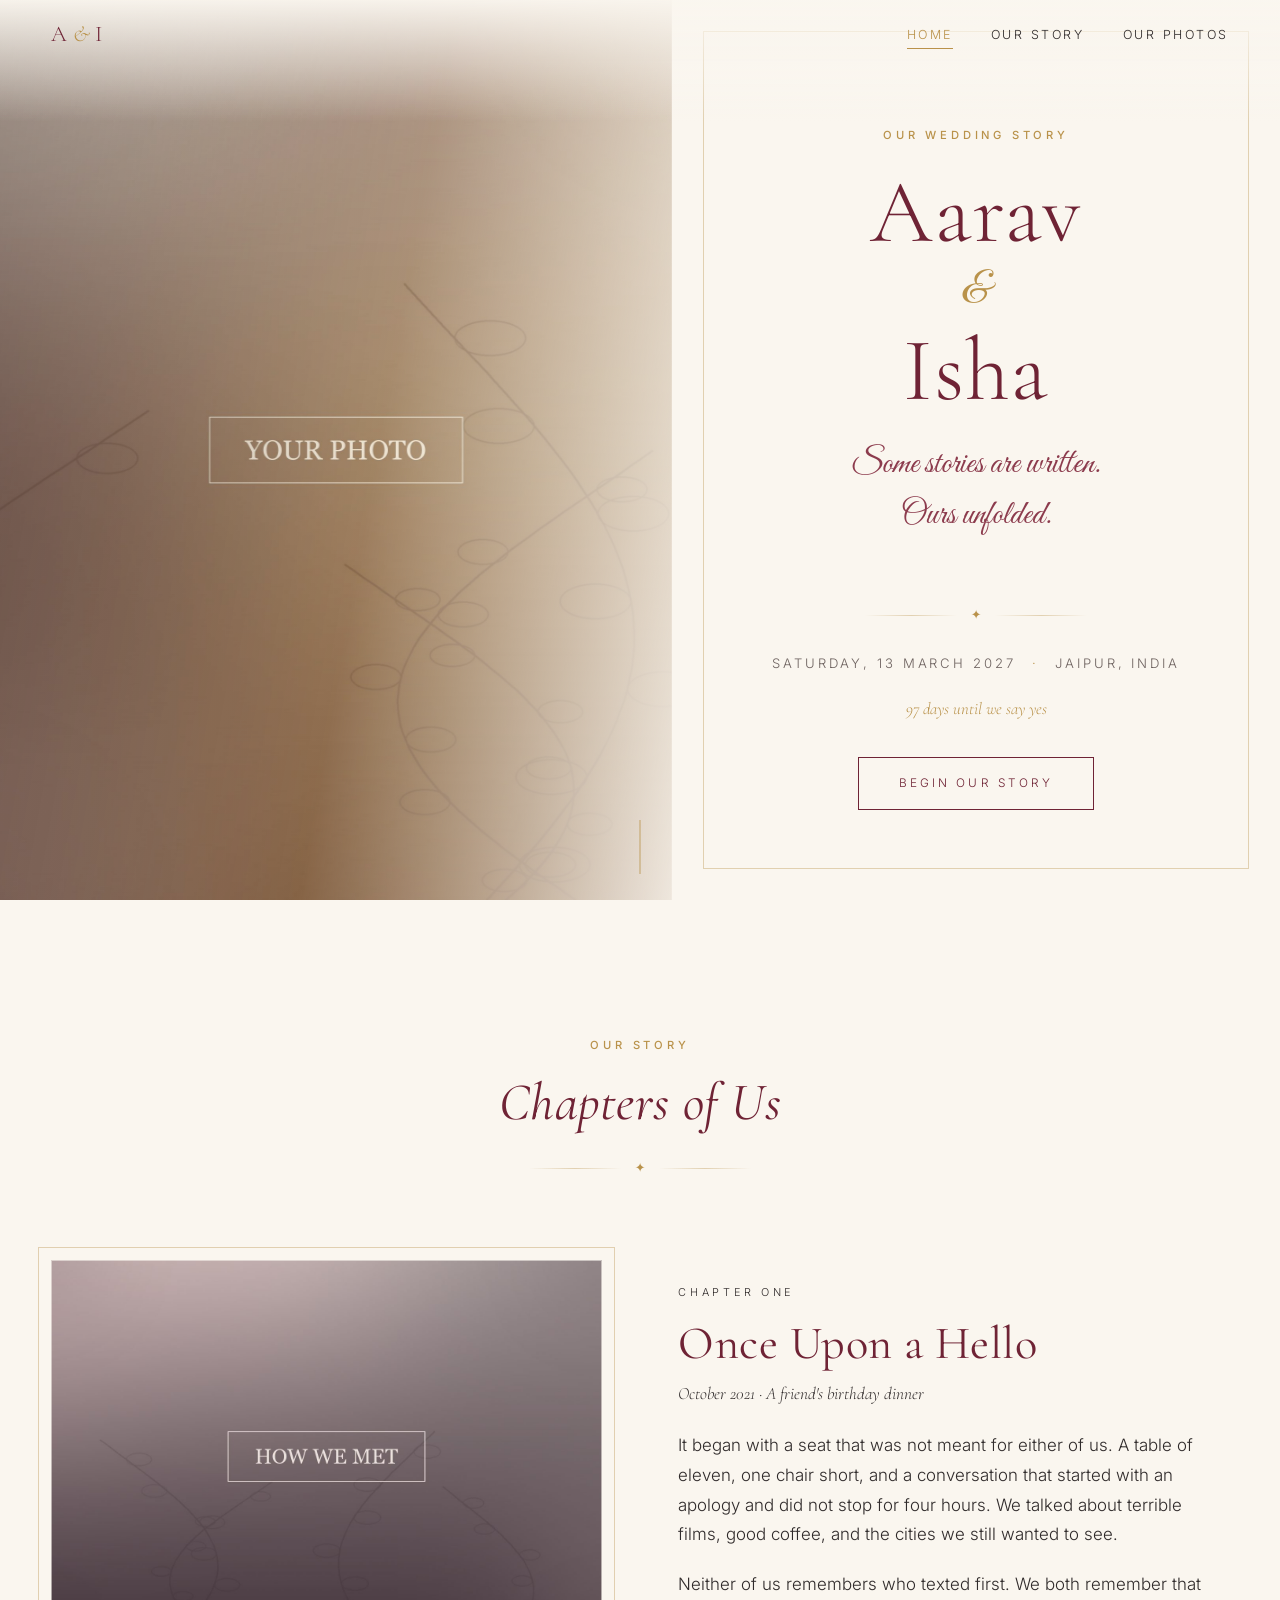
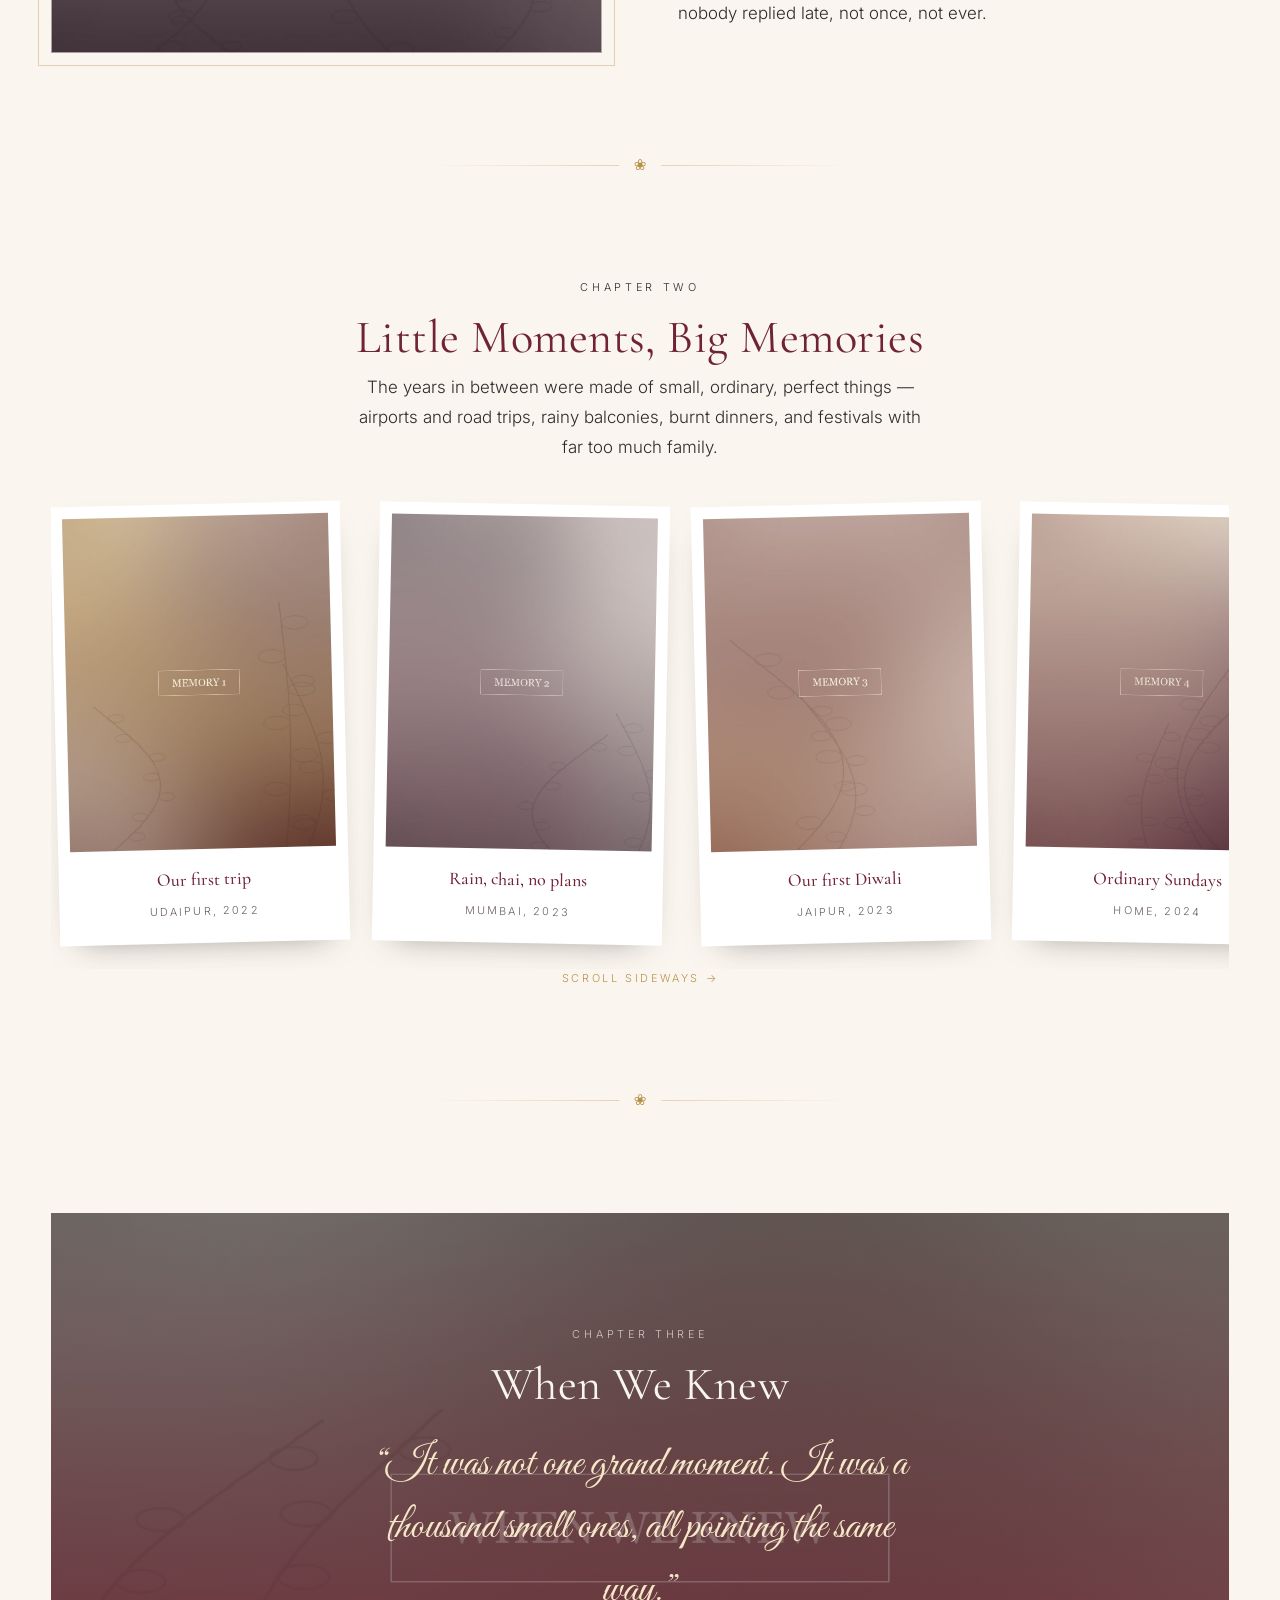
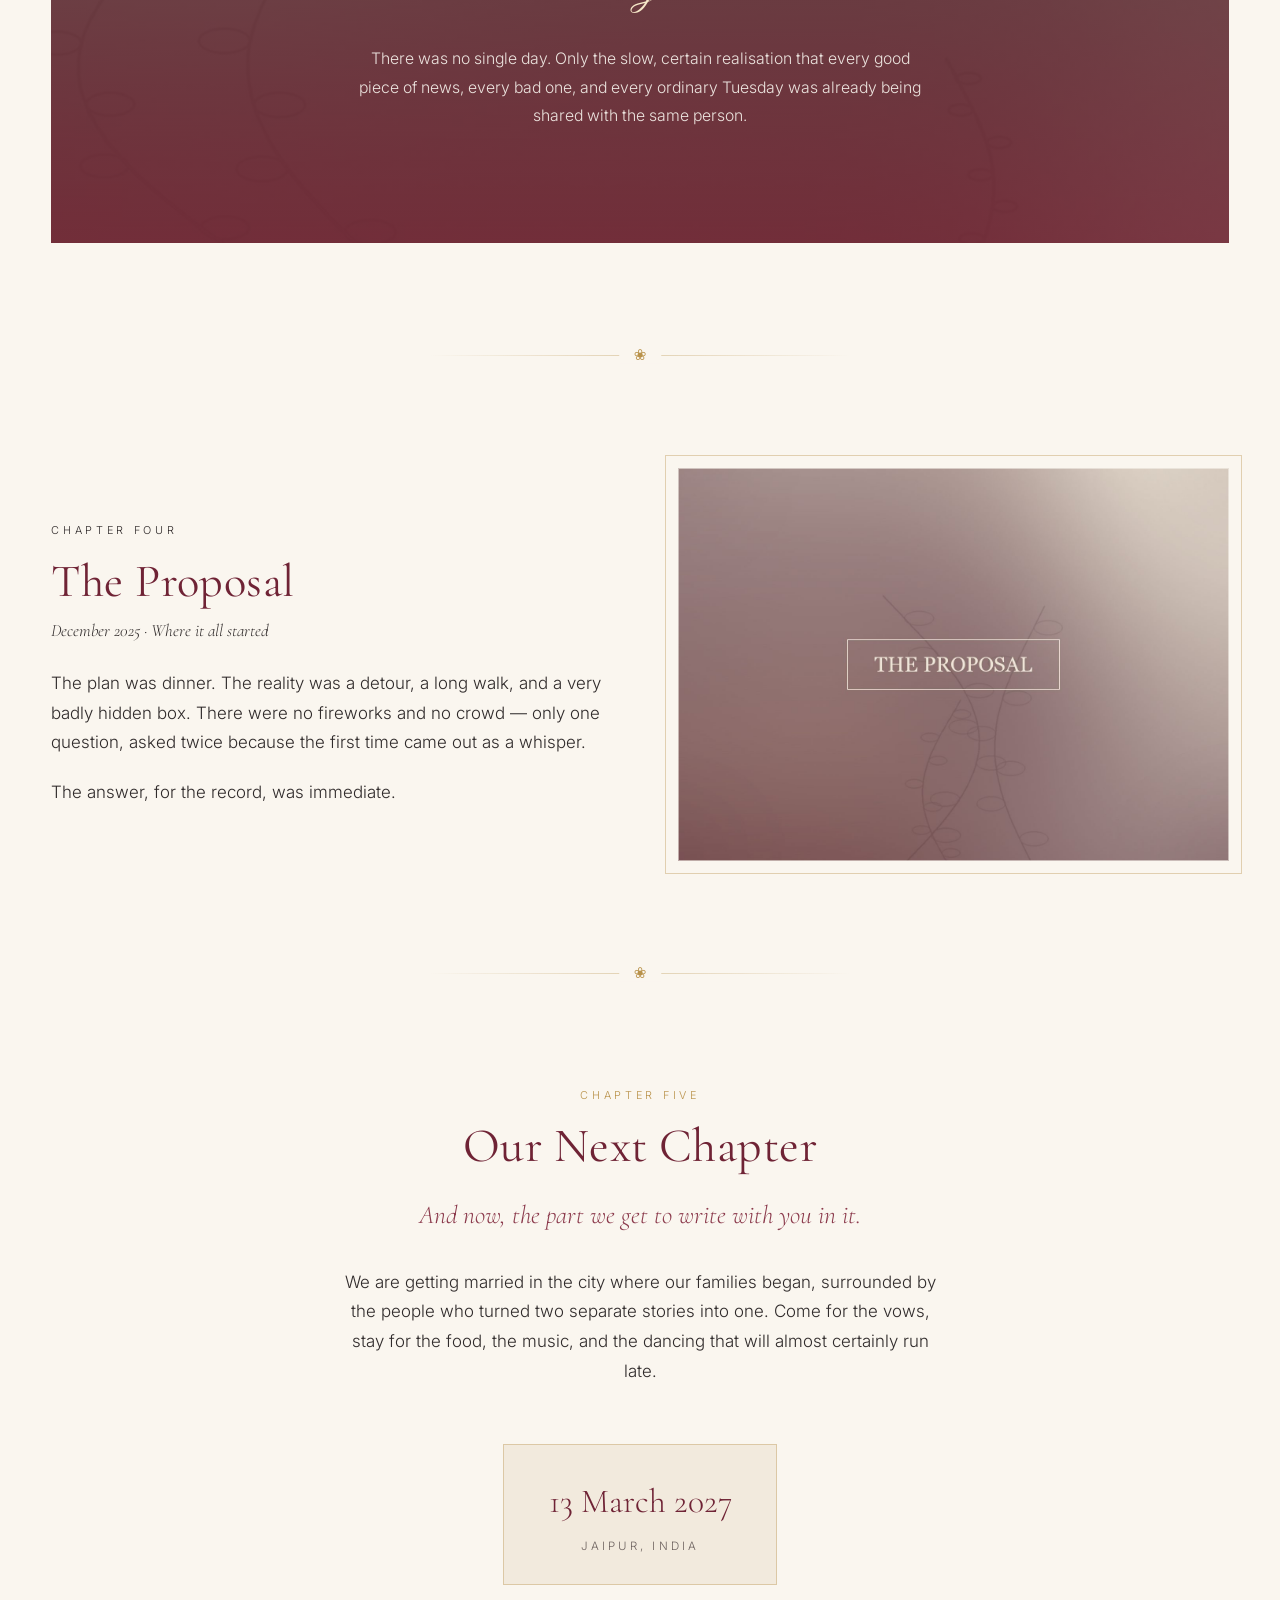
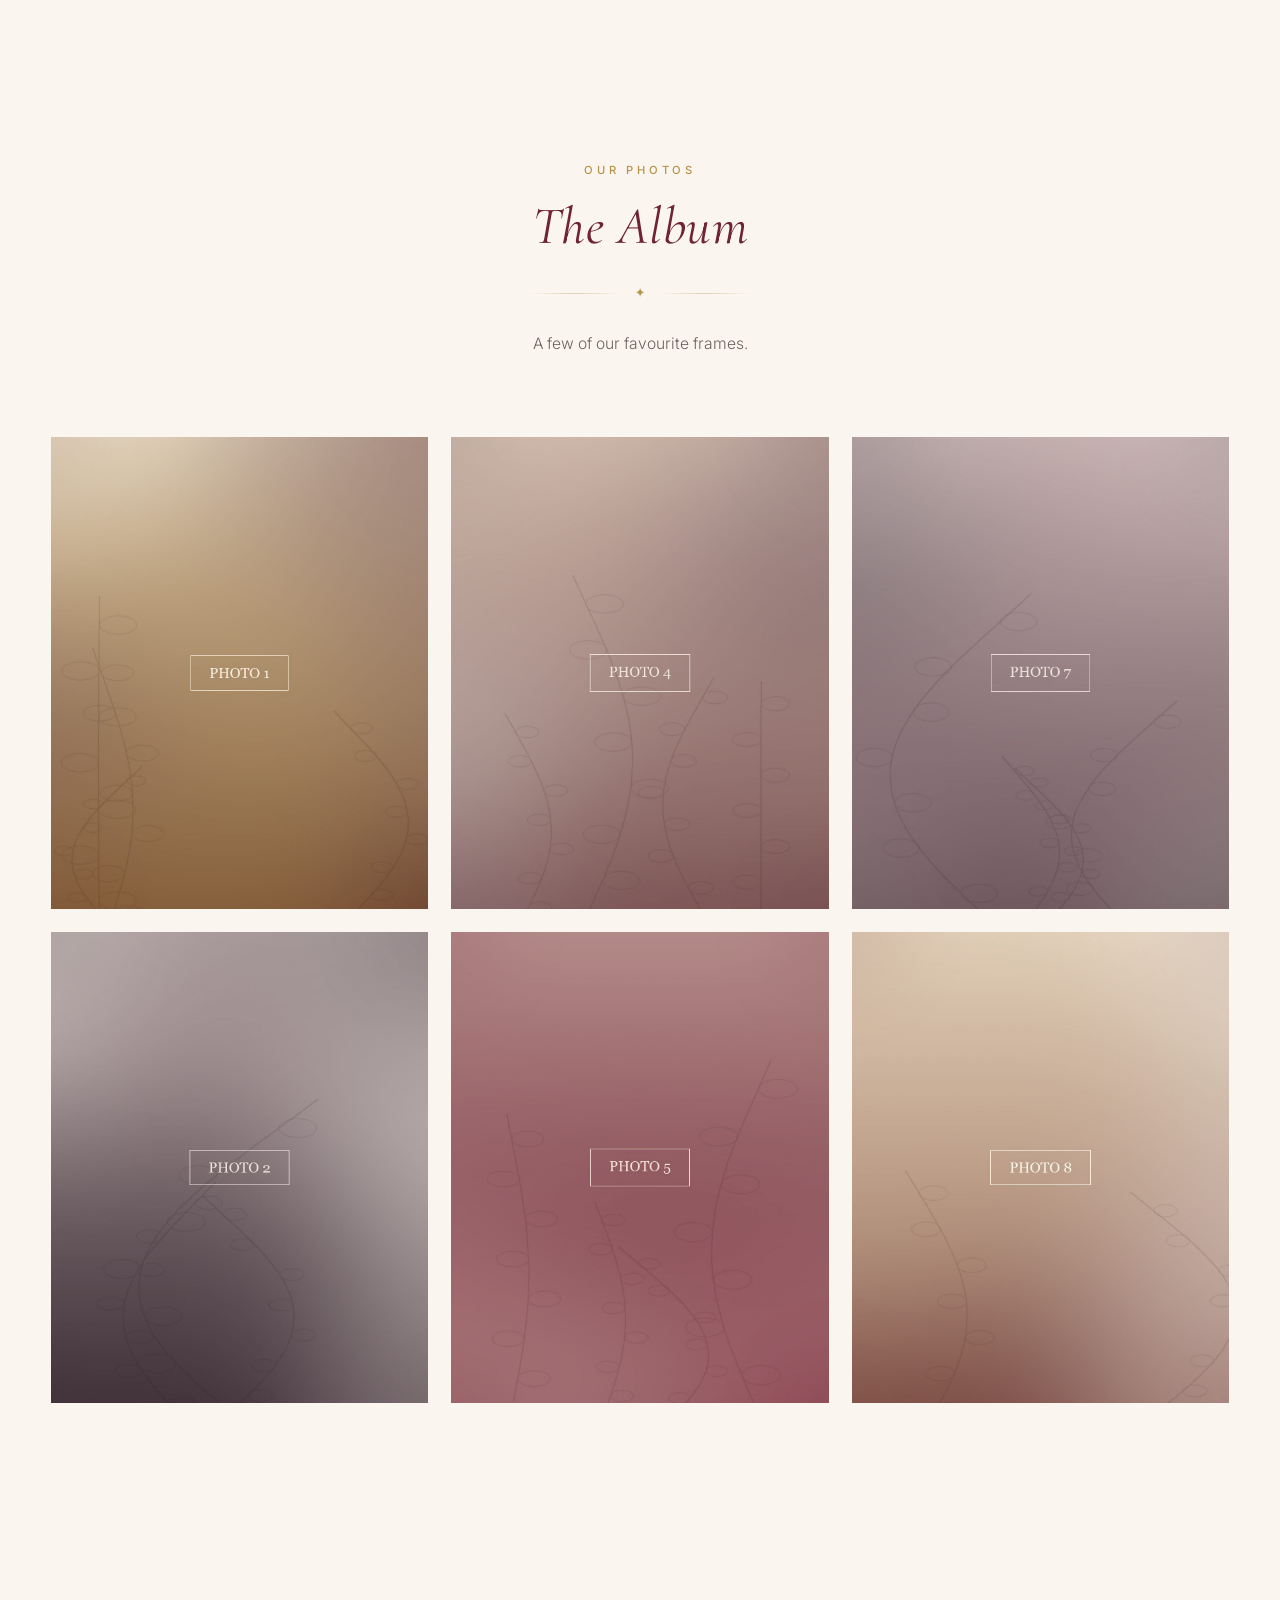
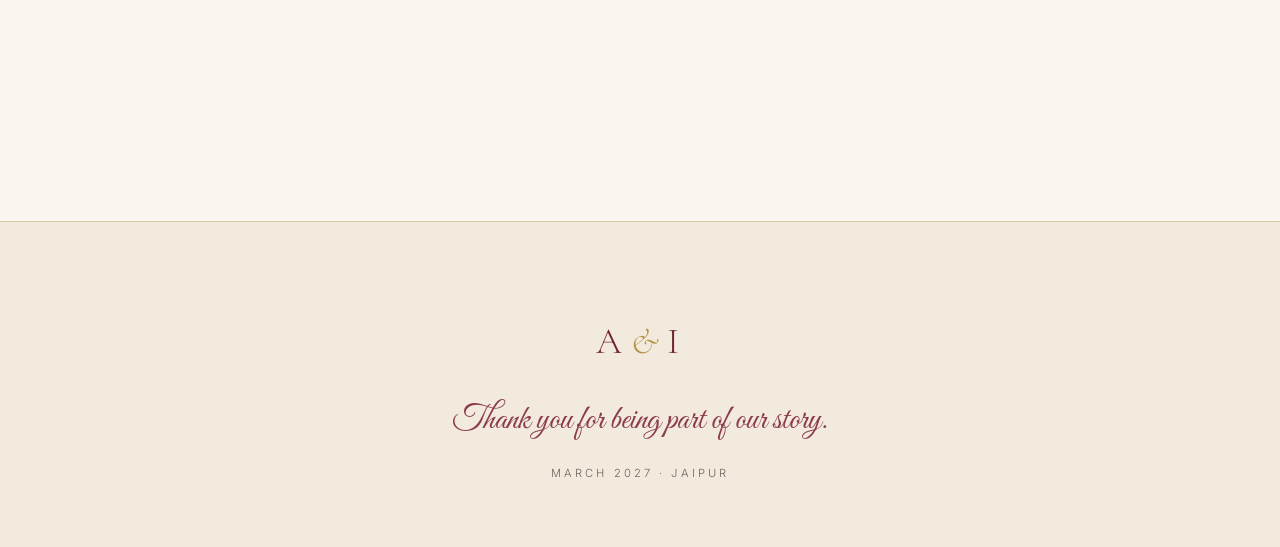
==== index.html @ 3e116669 "Add Chapters of Us wedding story site An original static one-page wedding site with Home, Our Story " ====
<!DOCTYPE html>
<html lang="en">
<head>
<meta charset="utf-8">
<meta name="viewport" content="width=device-width, initial-scale=1">

<!-- ============================================================
     EDIT ME: page title and preview text shown when you share
     the link on WhatsApp, Instagram or email.
     ============================================================ -->
<title>Aarav &amp; Isha &middot; Our Story</title>
<meta name="description" content="Some stories are written. Ours unfolded. Join us as we celebrate our story and the beginning of forever.">

<meta property="og:type" content="website">
<meta property="og:title" content="Aarav &amp; Isha &middot; Our Story">
<meta property="og:description" content="Some stories are written. Ours unfolded. Join us as we celebrate our story and the beginning of forever.">
<meta property="og:image" content="photos/hero.jpg">
<meta name="twitter:card" content="summary_large_image">
<meta name="theme-color" content="#6F2335">

<link rel="icon" href="favicon.svg" type="image/svg+xml">

<link rel="preconnect" href="https://fonts.googleapis.com">
<link rel="preconnect" href="https://fonts.gstatic.com" crossorigin>
<link rel="stylesheet" href="https://fonts.googleapis.com/css2?family=Cormorant+Garamond:ital,wght@0,300;0,400;0,500;0,600;1,300;1,400&family=Inter:wght@300;400;500&family=Great+Vibes&display=swap">

<link rel="stylesheet" href="css/styles.css">
<link rel="preload" as="image" href="photos/hero.jpg">
</head>

<body>

<a class="skip-link" href="#chapter-hello">Skip to our story</a>

<header class="site-nav" id="siteNav">
  <div class="site-nav__inner">
    <a class="monogram" href="#top" aria-label="Back to top">
      <!-- EDIT ME: your initials -->
      A<span>&amp;</span>I
    </a>

    <button class="nav-toggle" id="navToggle" aria-expanded="false" aria-controls="navMenu">
      <span class="nav-toggle__bars" aria-hidden="true"></span>
      <span class="nav-toggle__label">Menu</span>
    </button>

    <nav class="nav-menu" id="navMenu" aria-label="Primary">
      <ul>
        <li><a href="#top" data-nav>Home</a></li>
        <li><a href="#story" data-nav>Our Story</a></li>
        <li><a href="#photos" data-nav>Our Photos</a></li>
      </ul>
    </nav>
  </div>
</header>

<main id="top">

  <!-- ===================== THE COVER ===================== -->
  <section class="cover" aria-labelledby="coverHeading">
    <div class="cover__media">
      <img src="photos/hero.jpg" alt="Aarav and Isha together on the evening of their engagement" fetchpriority="high" width="1600" height="2000">
    </div>

    <div class="cover__panel">
      <p class="eyebrow">Our wedding story</p>

      <h1 class="cover__names" id="coverHeading">
        <!-- EDIT ME: your names -->
        <span class="name">Aarav</span>
        <span class="amp">&amp;</span>
        <span class="name">Isha</span>
      </h1>

      <p class="cover__line script">Some stories are written.<br>Ours unfolded.</p>

      <div class="rule" aria-hidden="true"><span></span>&#10022;<span></span></div>

      <!-- EDIT ME: date + city -->
      <p class="cover__meta">
        <time datetime="2027-03-13">Saturday, 13 March 2027</time>
        <span class="dot" aria-hidden="true">&middot;</span>
        Jaipur, India
      </p>

      <!-- EDIT ME: set data-date to your wedding date (YYYY-MM-DD) -->
      <p class="countdown" id="countdown" data-date="2027-03-13" hidden></p>

      <a class="btn" href="#chapter-hello">Begin our story</a>
    </div>

    <a class="scroll-cue" href="#chapter-hello" aria-hidden="true" tabindex="-1">
      <span></span>
    </a>
  </section>

  <!-- ===================== OUR STORY ===================== -->
  <div id="story" class="anchor-offset"></div>

  <section class="chapters" aria-labelledby="storyHeading">

    <header class="section-head reveal">
      <p class="eyebrow">Our story</p>
      <h2 id="storyHeading">Chapters of Us</h2>
      <div class="rule" aria-hidden="true"><span></span>&#10022;<span></span></div>
    </header>

    <!-- -------- CHAPTER ONE -------- -->
    <article class="chapter" id="chapter-hello">
      <figure class="chapter__media reveal">
        <img src="photos/chapter-hello.jpg" alt="A candid photograph from the day we first met" loading="lazy" width="1400" height="1000">
      </figure>

      <div class="chapter__text reveal">
        <p class="chapter__no">Chapter One</p>
        <h3>Once Upon a Hello</h3>
        <p class="chapter__when">October 2021 &middot; A friend's birthday dinner</p>
        <!-- EDIT ME -->
        <p>It began with a seat that was not meant for either of us. A table of eleven, one chair short, and a conversation that started with an apology and did not stop for four hours. We talked about terrible films, good coffee, and the cities we still wanted to see.</p>
        <p>Neither of us remembers who texted first. We both remember that nobody replied late, not once, not ever.</p>
      </div>
    </article>

    <div class="divider" aria-hidden="true"></div>

    <!-- -------- CHAPTER TWO: FILM STRIP -------- -->
    <article class="chapter chapter--wide" id="chapter-moments">
      <div class="chapter__text chapter__text--center reveal">
        <p class="chapter__no">Chapter Two</p>
        <h3>Little Moments, Big Memories</h3>
        <!-- EDIT ME -->
        <p>The years in between were made of small, ordinary, perfect things &mdash; airports and road trips, rainy balconies, burnt dinners, and festivals with far too much family.</p>
      </div>

      <div class="filmstrip reveal" role="group" aria-label="Memories from the years in between">
        <!-- EDIT ME: swap the photos and captions below -->
        <figure class="filmstrip__item">
          <img src="photos/moments-01.jpg" alt="Our first trip together" loading="lazy" width="900" height="1100">
          <figcaption><strong>Our first trip</strong><span>Udaipur, 2022</span></figcaption>
        </figure>
        <figure class="filmstrip__item">
          <img src="photos/moments-02.jpg" alt="A rainy evening on the balcony" loading="lazy" width="900" height="1100">
          <figcaption><strong>Rain, chai, no plans</strong><span>Mumbai, 2023</span></figcaption>
        </figure>
        <figure class="filmstrip__item">
          <img src="photos/moments-03.jpg" alt="Celebrating Diwali with our families" loading="lazy" width="900" height="1100">
          <figcaption><strong>Our first Diwali</strong><span>Jaipur, 2023</span></figcaption>
        </figure>
        <figure class="filmstrip__item">
          <img src="photos/moments-04.jpg" alt="A quiet morning at home" loading="lazy" width="900" height="1100">
          <figcaption><strong>Ordinary Sundays</strong><span>Home, 2024</span></figcaption>
        </figure>
      </div>

      <p class="filmstrip__hint" aria-hidden="true">Scroll sideways &rarr;</p>
    </article>

    <div class="divider" aria-hidden="true"></div>

    <!-- -------- CHAPTER THREE: QUOTE -------- -->
    <article class="chapter chapter--quote reveal" id="chapter-knew">
      <div class="quote__media">
        <img src="photos/chapter-knew.jpg" alt="The two of us on a quiet evening together" loading="lazy" width="1600" height="900">
      </div>
      <blockquote class="quote__text">
        <p class="chapter__no">Chapter Three</p>
        <h3>When We Knew</h3>
        <!-- EDIT ME -->
        <p class="script">&ldquo;It was not one grand moment. It was a thousand small ones, all pointing the same way.&rdquo;</p>
        <footer>There was no single day. Only the slow, certain realisation that every good piece of news, every bad one, and every ordinary Tuesday was already being shared with the same person.</footer>
      </blockquote>
    </article>

    <div class="divider" aria-hidden="true"></div>

    <!-- -------- CHAPTER FOUR -------- -->
    <article class="chapter chapter--reverse" id="chapter-proposal">
      <figure class="chapter__media reveal">
        <img src="photos/chapter-proposal.jpg" alt="The moment just after the proposal" loading="lazy" width="1400" height="1000">
      </figure>

      <div class="chapter__text reveal">
        <p class="chapter__no">Chapter Four</p>
        <h3>The Proposal</h3>
        <p class="chapter__when">December 2025 &middot; Where it all started</p>
        <!-- EDIT ME -->
        <p>The plan was dinner. The reality was a detour, a long walk, and a very badly hidden box. There were no fireworks and no crowd &mdash; only one question, asked twice because the first time came out as a whisper.</p>
        <p>The answer, for the record, was immediate.</p>
      </div>
    </article>

    <div class="divider" aria-hidden="true"></div>

    <!-- -------- CHAPTER FIVE -------- -->
    <article class="chapter chapter--final reveal" id="chapter-next">
      <p class="chapter__no">Chapter Five</p>
      <h3>Our Next Chapter</h3>
      <!-- EDIT ME -->
      <p class="lede">And now, the part we get to write with you in it.</p>
      <p>We are getting married in the city where our families began, surrounded by the people who turned two separate stories into one. Come for the vows, stay for the food, the music, and the dancing that will almost certainly run late.</p>

      <div class="save-date">
        <!-- EDIT ME -->
        <p class="save-date__day"><time datetime="2027-03-13">13 March 2027</time></p>
        <p class="save-date__place">Jaipur, India</p>
      </div>
    </article>

  </section>

  <!-- ===================== OUR PHOTOS ===================== -->
  <div id="photos" class="anchor-offset"></div>

  <section class="gallery-section" aria-labelledby="photosHeading">
    <header class="section-head reveal">
      <p class="eyebrow">Our photos</p>
      <h2 id="photosHeading">The Album</h2>
      <div class="rule" aria-hidden="true"><span></span>&#10022;<span></span></div>
      <p class="section-head__note">A few of our favourite frames.</p>
    </header>

    <!-- Photos are listed in content/site-content.js so you can add or
         remove them without touching this file. -->
    <div class="gallery" id="gallery"></div>

    <noscript>
      <p class="noscript-note">Our photo album needs JavaScript enabled. All of the images also live in the <code>photos</code> folder of this site.</p>
    </noscript>
  </section>

  <!-- ===================== LIGHTBOX ===================== -->
  <div class="lightbox" id="lightbox" role="dialog" aria-modal="true" aria-label="Photo viewer" hidden>
    <button class="lightbox__close" id="lbClose" aria-label="Close photo viewer">&times;</button>
    <button class="lightbox__nav lightbox__nav--prev" id="lbPrev" aria-label="Previous photo">&#8249;</button>
    <figure class="lightbox__figure">
      <img id="lbImage" alt="">
      <figcaption id="lbCaption"></figcaption>
    </figure>
    <button class="lightbox__nav lightbox__nav--next" id="lbNext" aria-label="Next photo">&#8250;</button>
  </div>

</main>

<footer class="site-footer">
  <div class="monogram monogram--large" aria-hidden="true">A<span>&amp;</span>I</div>
  <!-- EDIT ME -->
  <p class="script footer__thanks">Thank you for being part of our story.</p>
  <p class="footer__meta">March 2027 &middot; Jaipur</p>
</footer>

<script src="content/site-content.js"></script>
<script src="js/site.js"></script>
</body>
</html>
---- css/styles.css ----
/* ============================================================
   Chapters of Us - wedding story site
   Palette, type and layout live here.
   ============================================================ */

:root {
  --ivory:      #FAF6EF;
  --ivory-deep: #F2EADD;
  --wine:       #6F2335;
  --wine-soft:  #8C3B4D;
  --rose:       #C98F91;
  --gold:       #B9924A;
  --charcoal:   #302B2B;
  --muted:      #6E6360;
  --line:       rgba(185, 146, 74, .38);

  --serif:  "Cormorant Garamond", Georgia, "Times New Roman", serif;
  --sans:   "Inter", "Segoe UI", system-ui, -apple-system, sans-serif;
  --script: "Great Vibes", "Cormorant Garamond", cursive;

  --nav-h: 68px;
  --page:  min(1180px, 92vw);
  --ease:  cubic-bezier(.22, .61, .36, 1);
}

*, *::before, *::after { box-sizing: border-box; }

html {
  scroll-behavior: smooth;
  scroll-padding-top: var(--nav-h);
  -webkit-text-size-adjust: 100%;
}

body {
  margin: 0;
  background: var(--ivory);
  color: var(--charcoal);
  font-family: var(--sans);
  font-size: 1.0625rem;
  font-weight: 300;
  line-height: 1.75;
  overflow-x: hidden;
}

/* Soft paper texture, kept as pure CSS so there is nothing to download. */
body::before {
  content: "";
  position: fixed;
  inset: 0;
  pointer-events: none;
  z-index: 0;
  opacity: .5;
  background:
    radial-gradient(circle at 18% 12%, rgba(201, 143, 145, .10), transparent 42%),
    radial-gradient(circle at 84% 78%, rgba(185, 146, 74, .10), transparent 46%);
}

img { max-width: 100%; height: auto; display: block; }

h1, h2, h3 {
  font-family: var(--serif);
  font-weight: 400;
  line-height: 1.14;
  margin: 0;
  color: var(--wine);
  letter-spacing: .01em;
}

p { margin: 0 0 1.15em; }
p:last-child { margin-bottom: 0; }

a { color: var(--wine); }

:focus-visible {
  outline: 2px solid var(--wine);
  outline-offset: 3px;
  border-radius: 2px;
}

.script { font-family: var(--script); font-weight: 400; }

.eyebrow {
  font-family: var(--sans);
  font-size: .7rem;
  font-weight: 500;
  letter-spacing: .34em;
  text-transform: uppercase;
  color: var(--gold);
  margin-bottom: 1rem;
}

.skip-link {
  position: absolute;
  left: -9999px;
  top: 0;
  z-index: 200;
  background: var(--wine);
  color: var(--ivory);
  padding: .8rem 1.4rem;
  font-size: .9rem;
  text-decoration: none;
}
.skip-link:focus { left: 1rem; top: 1rem; }

.anchor-offset {
  position: relative;
  top: calc(var(--nav-h) * -1);
  height: 0;
}

/* ---------- ornamental rule ---------- */
.rule {
  display: flex;
  align-items: center;
  justify-content: center;
  gap: .85rem;
  color: var(--gold);
  font-size: .8rem;
  margin: 1.6rem 0;
}
.rule span {
  display: block;
  height: 1px;
  width: clamp(40px, 9vw, 92px);
  background: linear-gradient(90deg, transparent, var(--line), transparent);
}

/* ---------- navigation ---------- */
.site-nav {
  position: fixed;
  inset: 0 0 auto 0;
  z-index: 100;
  height: var(--nav-h);
  display: flex;
  align-items: center;
  transition: background .4s var(--ease), box-shadow .4s var(--ease);
}
.site-nav.is-solid {
  background: rgba(250, 246, 239, .93);
  backdrop-filter: blur(10px);
  box-shadow: 0 1px 0 var(--line);
}

/* Soft scrim so the navigation stays legible over the cover photo
   as well as over the pale cover panel. */
.site-nav::before {
  content: "";
  position: absolute;
  inset: 0 0 auto 0;
  height: calc(var(--nav-h) * 1.8);
  background: linear-gradient(rgba(250, 246, 239, .96), rgba(250, 246, 239, 0));
  pointer-events: none;
  transition: opacity .4s var(--ease);
}
.site-nav.is-solid::before { opacity: 0; }

.site-nav__inner {
  position: relative;
  width: var(--page);
  margin-inline: auto;
  display: flex;
  align-items: center;
  justify-content: space-between;
  gap: 1rem;
}

.monogram {
  font-family: var(--serif);
  font-size: 1.4rem;
  letter-spacing: .12em;
  color: var(--wine);
  text-decoration: none;
  white-space: nowrap;
}
.monogram span { color: var(--gold); margin: 0 .12em; font-style: italic; }
.monogram--large { font-size: 2.3rem; }

.nav-menu ul {
  display: flex;
  gap: clamp(1.2rem, 3vw, 2.6rem);
  list-style: none;
  margin: 0;
  padding: 0;
}
.nav-menu a {
  position: relative;
  color: var(--charcoal);
  text-decoration: none;
  font-size: .78rem;
  letter-spacing: .2em;
  text-transform: uppercase;
  padding: .45rem 0;
  transition: color .3s var(--ease);
}
.nav-menu a::after {
  content: "";
  position: absolute;
  left: 0; right: 0; bottom: 0;
  height: 1px;
  background: currentColor;
  transform: scaleX(0);
  transform-origin: left;
  transition: transform .35s var(--ease);
}
.nav-menu a:hover::after,
.nav-menu a.is-active::after { transform: scaleX(1); }
.nav-menu a.is-active { color: var(--gold); }

.nav-toggle {
  display: none;
  align-items: center;
  gap: .55rem;
  background: none;
  border: 0;
  color: var(--charcoal);
  font-family: var(--sans);
  font-size: .72rem;
  letter-spacing: .22em;
  text-transform: uppercase;
  cursor: pointer;
  padding: .5rem 0;
}
.nav-toggle__bars,
.nav-toggle__bars::before,
.nav-toggle__bars::after {
  display: block;
  width: 22px;
  height: 1px;
  background: currentColor;
  transition: transform .3s var(--ease), opacity .3s var(--ease);
}
.nav-toggle__bars { position: relative; }
.nav-toggle__bars::before,
.nav-toggle__bars::after { content: ""; position: absolute; left: 0; }
.nav-toggle__bars::before { top: -7px; }
.nav-toggle__bars::after  { top:  7px; }
.nav-toggle[aria-expanded="true"] .nav-toggle__bars { transform: rotate(45deg); }
.nav-toggle[aria-expanded="true"] .nav-toggle__bars::before { opacity: 0; }
.nav-toggle[aria-expanded="true"] .nav-toggle__bars::after { transform: rotate(-90deg) translateX(7px); }

/* ---------- cover ---------- */
.cover {
  position: relative;
  z-index: 1;
  min-height: 100svh;
  display: grid;
  grid-template-columns: 1.05fr .95fr;
  align-items: stretch;
}

.cover__media { position: relative; overflow: hidden; }
.cover__media img {
  width: 100%;
  height: 100%;
  object-fit: cover;
  object-position: center 35%;
  animation: slowZoom 18s var(--ease) forwards;
}
.cover__media::after {
  content: "";
  position: absolute;
  inset: 0;
  background: linear-gradient(100deg, rgba(48, 43, 43, .32) 0%, rgba(48, 43, 43, .05) 55%, rgba(250, 246, 239, .9) 100%);
}

@keyframes slowZoom {
  from { transform: scale(1.08); }
  to   { transform: scale(1); }
}

.cover__panel {
  position: relative;
  display: flex;
  flex-direction: column;
  justify-content: center;
  align-items: center;
  text-align: center;
  padding: calc(var(--nav-h) + 3rem) clamp(1.5rem, 5vw, 4.5rem) 5rem;
  background: var(--ivory);
}
.cover__panel::before {
  content: "";
  position: absolute;
  inset: clamp(1.1rem, 2.4vw, 2.2rem);
  border: 1px solid var(--line);
  pointer-events: none;
}

.cover__names {
  font-size: clamp(2.9rem, 7.4vw, 5.6rem);
  font-weight: 300;
  display: flex;
  flex-direction: column;
  align-items: center;
  gap: .06em;
}
.cover__names .amp {
  font-family: var(--script);
  font-size: .5em;
  color: var(--gold);
  line-height: 1;
}

.cover__line {
  font-size: clamp(1.45rem, 3vw, 2.1rem);
  color: var(--wine-soft);
  line-height: 1.5;
  margin-top: 1.1rem;
}

.cover__meta {
  font-size: .82rem;
  letter-spacing: .22em;
  text-transform: uppercase;
  color: var(--muted);
}
.cover__meta .dot { margin: 0 .6rem; color: var(--gold); }

.countdown {
  font-family: var(--serif);
  font-size: 1.05rem;
  font-style: italic;
  color: var(--gold);
  margin: .2rem 0 0;
}

.btn {
  display: inline-block;
  margin-top: 2.1rem;
  padding: .95rem 2.5rem;
  border: 1px solid var(--wine);
  color: var(--wine);
  background: transparent;
  font-size: .74rem;
  letter-spacing: .26em;
  text-transform: uppercase;
  text-decoration: none;
  position: relative;
  z-index: 0;
  overflow: hidden;
  transition: color .4s var(--ease);
}
.btn::after {
  content: "";
  position: absolute;
  inset: 0;
  background: var(--wine);
  transform: scaleX(0);
  transform-origin: left;
  transition: transform .4s var(--ease);
  z-index: -1;
}
.btn:hover { color: var(--ivory); }
.btn:hover::after { transform: scaleX(1); }

.scroll-cue {
  position: absolute;
  bottom: 1.6rem;
  left: 50%;
  transform: translateX(-50%);
  width: 1px;
  height: 54px;
  background: var(--line);
  overflow: hidden;
}
.scroll-cue span {
  position: absolute;
  inset: 0;
  background: var(--gold);
  animation: trickle 2.4s var(--ease) infinite;
}
@keyframes trickle {
  0%   { transform: translateY(-100%); }
  100% { transform: translateY(100%); }
}

/* ---------- section heads ---------- */
.section-head {
  text-align: center;
  max-width: 44ch;
  margin: 0 auto clamp(3rem, 7vw, 5rem);
}
.section-head h2 { font-size: clamp(2.1rem, 5vw, 3.3rem); font-style: italic; }
.section-head__note { color: var(--muted); font-size: .98rem; }

/* ---------- chapters ---------- */
.chapters {
  position: relative;
  z-index: 1;
  width: var(--page);
  margin-inline: auto;
  padding: clamp(4.5rem, 11vw, 8.5rem) 0 clamp(3rem, 7vw, 5rem);
}

.chapter {
  display: grid;
  grid-template-columns: 1fr 1fr;
  gap: clamp(2rem, 6vw, 5rem);
  align-items: center;
}
.chapter--reverse .chapter__media { order: 2; }

.chapter__media {
  margin: 0;
  position: relative;
}
.chapter__media img {
  width: 100%;
  aspect-ratio: 7 / 5;
  object-fit: cover;
}
.chapter__media::after {
  content: "";
  position: absolute;
  inset: 0;
  border: 1px solid rgba(250, 246, 239, .55);
  outline: 1px solid var(--line);
  outline-offset: 12px;
  pointer-events: none;
}

.chapter__no {
  font-family: var(--sans);
  font-size: .68rem;
  letter-spacing: .34em;
  text-transform: uppercase;
  color: var(--gold);
  margin-bottom: .9rem;
}
.chapter__text h3 {
  font-size: clamp(1.9rem, 4vw, 2.9rem);
  margin-bottom: .55rem;
}
.chapter__when {
  font-family: var(--serif);
  font-style: italic;
  font-size: 1.08rem;
  color: var(--muted);
  margin-bottom: 1.4rem;
}
.chapter__text p { color: var(--charcoal); }
.chapter__text--center { text-align: center; max-width: 58ch; margin-inline: auto; }

/* ---------- divider ---------- */
.divider {
  height: 1px;
  margin: clamp(3.5rem, 9vw, 7rem) auto;
  width: min(420px, 70%);
  background: linear-gradient(90deg, transparent, var(--line), transparent);
  position: relative;
}
.divider::after {
  content: "\2740";
  position: absolute;
  top: 50%;
  left: 50%;
  transform: translate(-50%, -50%);
  background: var(--ivory);
  color: var(--gold);
  padding: 0 .9rem;
  font-size: .95rem;
  line-height: 1;
}

/* ---------- film strip ---------- */
.chapter--wide { display: block; }

.filmstrip {
  display: flex;
  gap: clamp(1rem, 2.4vw, 1.9rem);
  overflow-x: auto;
  padding: 2.6rem .25rem 1.6rem;
  scroll-snap-type: x mandatory;
  scrollbar-width: thin;
  scrollbar-color: var(--line) transparent;
}
.filmstrip::-webkit-scrollbar { height: 4px; }
.filmstrip::-webkit-scrollbar-thumb { background: var(--line); }

.filmstrip__item {
  flex: 0 0 clamp(200px, 25vw, 290px);
  margin: 0;
  scroll-snap-align: center;
  background: #fff;
  padding: 12px 12px 0;
  box-shadow: 0 14px 34px -22px rgba(48, 43, 43, .6);
  transition: transform .45s var(--ease), box-shadow .45s var(--ease);
}
.filmstrip__item:nth-child(odd)  { transform: rotate(-1.4deg); }
.filmstrip__item:nth-child(even) { transform: rotate(1.1deg); }
.filmstrip__item:hover { transform: rotate(0) translateY(-8px); box-shadow: 0 22px 44px -22px rgba(48, 43, 43, .55); }

.filmstrip__item img {
  width: 100%;
  aspect-ratio: 4 / 5;
  object-fit: cover;
}
.filmstrip__item figcaption {
  padding: .95rem .3rem 1.15rem;
  text-align: center;
}
.filmstrip__item figcaption strong {
  display: block;
  font-family: var(--serif);
  font-size: 1.12rem;
  font-weight: 500;
  color: var(--wine);
}
.filmstrip__item figcaption span {
  font-size: .68rem;
  letter-spacing: .2em;
  text-transform: uppercase;
  color: var(--muted);
}

.filmstrip__hint {
  text-align: center;
  font-size: .68rem;
  letter-spacing: .24em;
  text-transform: uppercase;
  color: var(--gold);
}

/* ---------- quote chapter ---------- */
.chapter--quote {
  position: relative;
  display: block;
  padding: clamp(3.5rem, 9vw, 7rem) clamp(1.5rem, 5vw, 4rem);
  text-align: center;
  overflow: hidden;
}
.quote__media { position: absolute; inset: 0; }
.quote__media img { width: 100%; height: 100%; object-fit: cover; }
.quote__media::after {
  content: "";
  position: absolute;
  inset: 0;
  background: linear-gradient(rgba(48, 43, 43, .66), rgba(111, 35, 53, .72));
}

.quote__text {
  position: relative;
  margin: 0 auto;
  max-width: 58ch;
  color: var(--ivory);
}
.quote__text .chapter__no { color: rgba(250, 246, 239, .72); }
.quote__text h3 { color: var(--ivory); font-size: clamp(1.9rem, 4vw, 2.9rem); margin-bottom: 1.4rem; }
.quote__text .script {
  font-size: clamp(1.7rem, 4.2vw, 2.7rem);
  line-height: 1.45;
  color: #F6E7C8;
  margin-bottom: 1.5rem;
}
.quote__text footer {
  font-size: .99rem;
  color: rgba(250, 246, 239, .9);
  line-height: 1.8;
}

/* ---------- final chapter ---------- */
.chapter--final {
  display: block;
  text-align: center;
  max-width: 60ch;
  margin-inline: auto;
}
.chapter--final h3 { font-size: clamp(2rem, 4.4vw, 3rem); margin-bottom: 1.2rem; }
.chapter--final .lede {
  font-family: var(--serif);
  font-style: italic;
  font-size: clamp(1.25rem, 2.6vw, 1.6rem);
  color: var(--wine-soft);
}

.save-date {
  display: inline-block;
  margin-top: 2.4rem;
  padding: 1.7rem 2.8rem;
  border: 1px solid var(--line);
  background: var(--ivory-deep);
}
.save-date__day {
  font-family: var(--serif);
  font-size: clamp(1.5rem, 3.4vw, 2.1rem);
  color: var(--wine);
  margin-bottom: .3rem;
}
.save-date__place {
  font-size: .72rem;
  letter-spacing: .28em;
  text-transform: uppercase;
  color: var(--muted);
}

/* ---------- gallery ---------- */
.gallery-section {
  position: relative;
  z-index: 1;
  width: var(--page);
  margin-inline: auto;
  padding: clamp(3rem, 8vw, 6rem) 0 clamp(4rem, 9vw, 7rem);
}

.gallery {
  columns: 3;
  column-gap: clamp(.8rem, 1.8vw, 1.5rem);
}
.gallery__item {
  break-inside: avoid;
  margin: 0 0 clamp(.8rem, 1.8vw, 1.5rem);
  padding: 0;
  border: 0;
  background: none;
  width: 100%;
  display: block;
  cursor: zoom-in;
  position: relative;
  overflow: hidden;
}
.gallery__item img {
  width: 100%;
  transition: transform .7s var(--ease), filter .7s var(--ease);
}
.gallery__item::after {
  content: "";
  position: absolute;
  inset: 0;
  background: linear-gradient(transparent 55%, rgba(48, 43, 43, .55));
  opacity: 0;
  transition: opacity .45s var(--ease);
}
.gallery__item:hover img,
.gallery__item:focus-visible img { transform: scale(1.05); }
.gallery__item:hover::after,
.gallery__item:focus-visible::after { opacity: 1; }

.gallery__caption {
  position: absolute;
  left: 0; right: 0; bottom: 0;
  z-index: 2;
  padding: 1rem 1.1rem;
  color: var(--ivory);
  font-family: var(--serif);
  font-style: italic;
  font-size: 1.05rem;
  text-align: left;
  opacity: 0;
  transform: translateY(8px);
  transition: opacity .45s var(--ease), transform .45s var(--ease);
}
.gallery__item:hover .gallery__caption,
.gallery__item:focus-visible .gallery__caption { opacity: 1; transform: none; }

.noscript-note { text-align: center; color: var(--muted); }

/* ---------- lightbox ---------- */
.lightbox {
  position: fixed;
  inset: 0;
  z-index: 150;
  display: flex;
  align-items: center;
  justify-content: center;
  gap: clamp(.5rem, 2vw, 1.5rem);
  padding: clamp(1rem, 4vw, 3rem);
  background: rgba(32, 27, 27, .95);
  animation: fadeIn .3s var(--ease);
}
.lightbox[hidden] { display: none; }

@keyframes fadeIn { from { opacity: 0; } to { opacity: 1; } }

.lightbox__figure {
  margin: 0;
  max-width: min(1100px, 100%);
  max-height: 100%;
  display: flex;
  flex-direction: column;
  align-items: center;
  gap: 1rem;
}
.lightbox__figure img {
  max-height: 78svh;
  width: auto;
  object-fit: contain;
}
.lightbox__figure figcaption {
  font-family: var(--serif);
  font-style: italic;
  font-size: 1.1rem;
  color: #F6E7C8;
  text-align: center;
}

.lightbox__close,
.lightbox__nav {
  background: none;
  border: 1px solid rgba(250, 246, 239, .3);
  color: var(--ivory);
  width: 46px;
  height: 46px;
  min-width: 46px;
  border-radius: 50%;
  font-size: 1.6rem;
  line-height: 1;
  cursor: pointer;
  display: flex;
  align-items: center;
  justify-content: center;
  transition: background .3s var(--ease), border-color .3s var(--ease);
}
.lightbox__close:hover,
.lightbox__nav:hover { background: rgba(250, 246, 239, .14); border-color: var(--gold); }

.lightbox__close {
  position: absolute;
  top: clamp(1rem, 3vw, 2rem);
  right: clamp(1rem, 3vw, 2rem);
  font-size: 1.9rem;
}

/* ---------- footer ---------- */
.site-footer {
  position: relative;
  z-index: 1;
  text-align: center;
  padding: clamp(3rem, 8vw, 5.5rem) 1.5rem clamp(2.5rem, 6vw, 4rem);
  background: var(--ivory-deep);
  border-top: 1px solid var(--line);
}
.footer__thanks {
  font-size: clamp(1.5rem, 3.4vw, 2.1rem);
  color: var(--wine-soft);
  margin: 1rem 0 .9rem;
}
.footer__meta {
  font-size: .7rem;
  letter-spacing: .28em;
  text-transform: uppercase;
  color: var(--muted);
}

/* ---------- scroll reveal ---------- */
.reveal {
  opacity: 0;
  transform: translateY(26px);
  transition: opacity .9s var(--ease), transform .9s var(--ease);
}
.reveal.is-visible { opacity: 1; transform: none; }

/* ============================================================
   Responsive
   ============================================================ */
@media (max-width: 960px) {
  .gallery { columns: 2; }

  .cover {
    grid-template-columns: 1fr;
    min-height: auto;
  }
  .cover__media { height: 62svh; }
  .cover__media::after {
    background: linear-gradient(rgba(48, 43, 43, .35) 0%, rgba(48, 43, 43, .08) 45%, rgba(250, 246, 239, .96) 100%);
  }
  .cover__panel { padding: 2.5rem 1.5rem 4.5rem; }
  .scroll-cue { display: none; }

  .chapter,
  .chapter--reverse { grid-template-columns: 1fr; }
  .chapter--reverse .chapter__media { order: 0; }
  .chapter__media::after { outline-offset: 8px; }
}

@media (max-width: 720px) {
  body { font-size: 1.02rem; }

  .nav-toggle { display: inline-flex; }

  .nav-menu {
    position: fixed;
    inset: var(--nav-h) 0 auto 0;
    background: rgba(250, 246, 239, .98);
    backdrop-filter: blur(12px);
    border-bottom: 1px solid var(--line);
    transform: translateY(-120%);
    transition: transform .45s var(--ease);
  }
  .nav-menu.is-open { transform: none; }
  .nav-menu ul {
    flex-direction: column;
    gap: 0;
    padding: .5rem 0 1.2rem;
  }
  .nav-menu li { text-align: center; }
  .nav-menu a {
    display: block;
    color: var(--charcoal);
    padding: 1rem;
  }
  .nav-menu a::after { display: none; }

  .save-date { padding: 1.4rem 1.8rem; }
  .lightbox__nav { width: 42px; height: 42px; min-width: 42px; }
}

@media (max-width: 520px) {
  .gallery { columns: 1; }
  .gallery__caption { opacity: 1; transform: none; }
  .filmstrip__item { flex-basis: 74vw; }
}

/* ============================================================
   Reduced motion
   ============================================================ */
@media (prefers-reduced-motion: reduce) {
  html { scroll-behavior: auto; }

  *, *::before, *::after {
    animation-duration: .001ms !important;
    animation-iteration-count: 1 !important;
    transition-duration: .001ms !important;
  }

  .reveal { opacity: 1; transform: none; }
  .filmstrip__item { transform: none !important; }
}

/* ============================================================
   Print
   ============================================================ */
@media print {
  .site-nav, .scroll-cue, .lightbox, .filmstrip__hint { display: none !important; }
  body { background: #fff; }
  .reveal { opacity: 1; transform: none; }
}
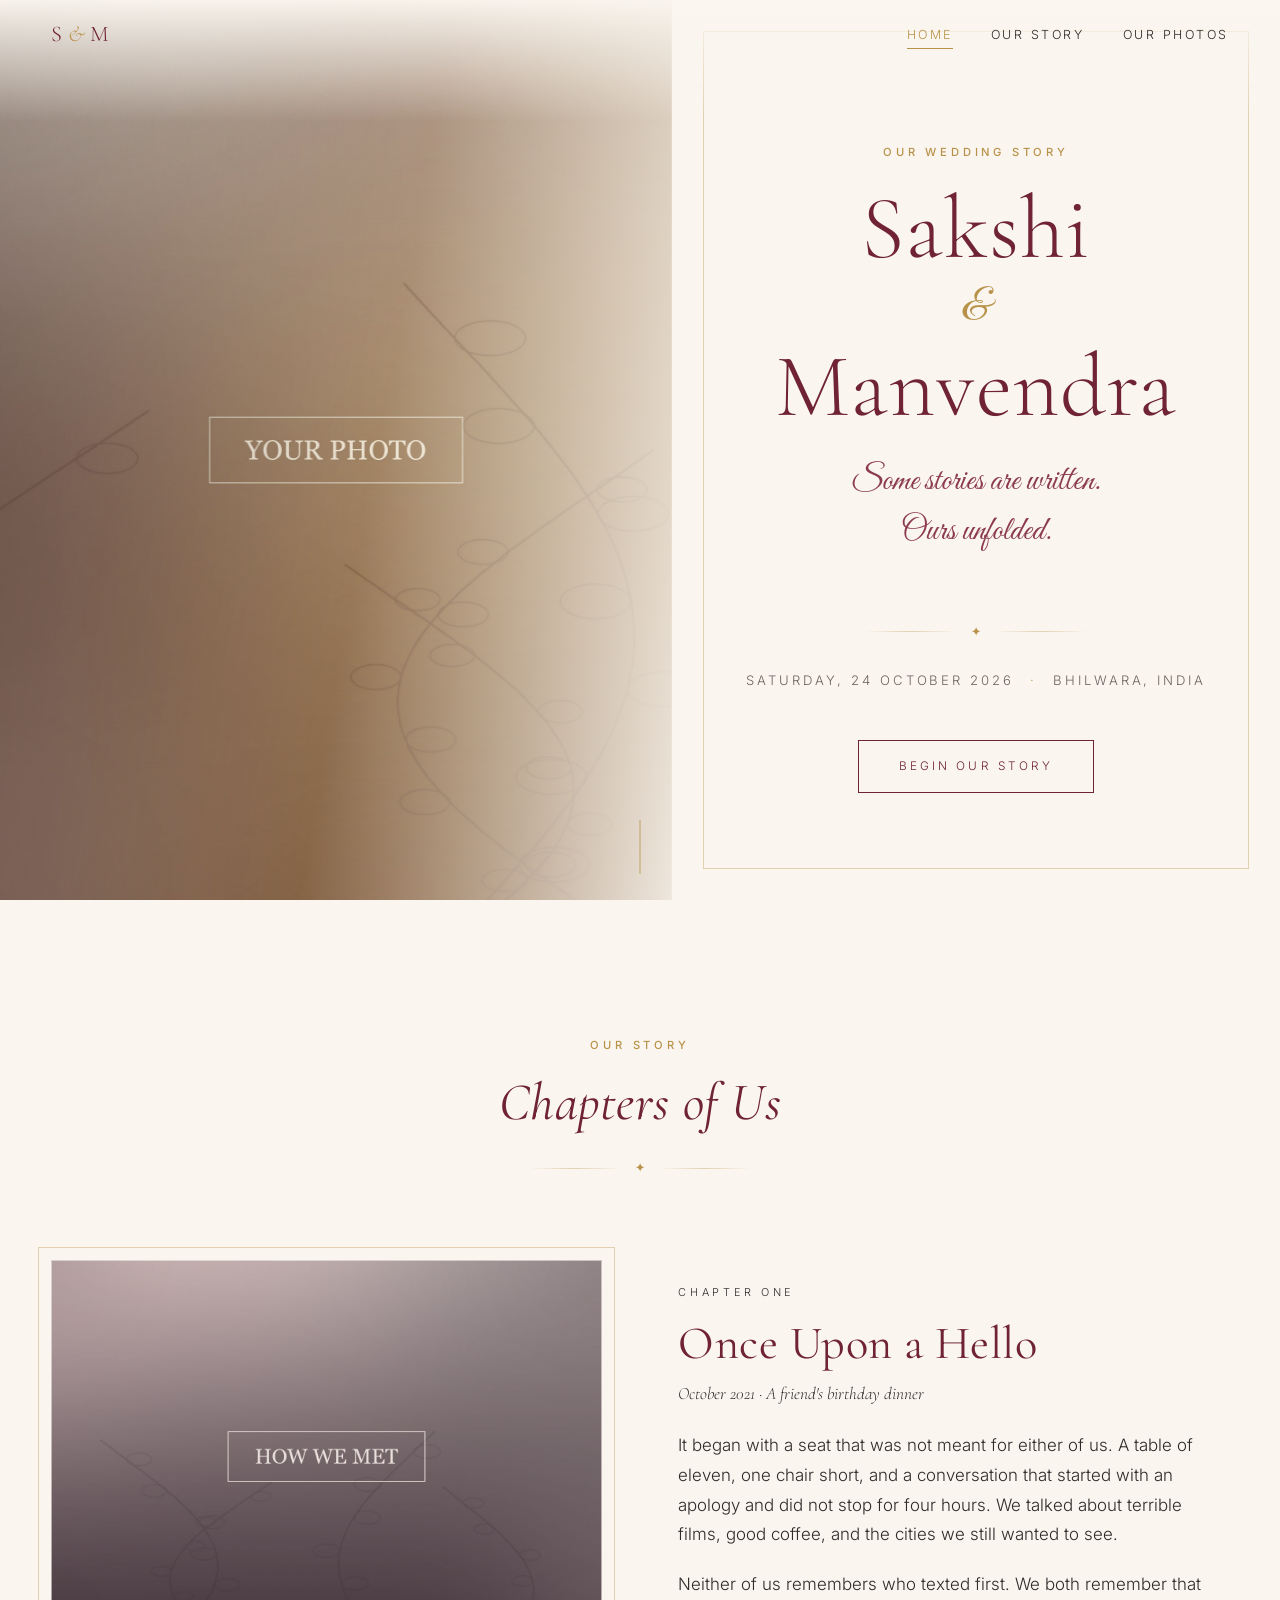
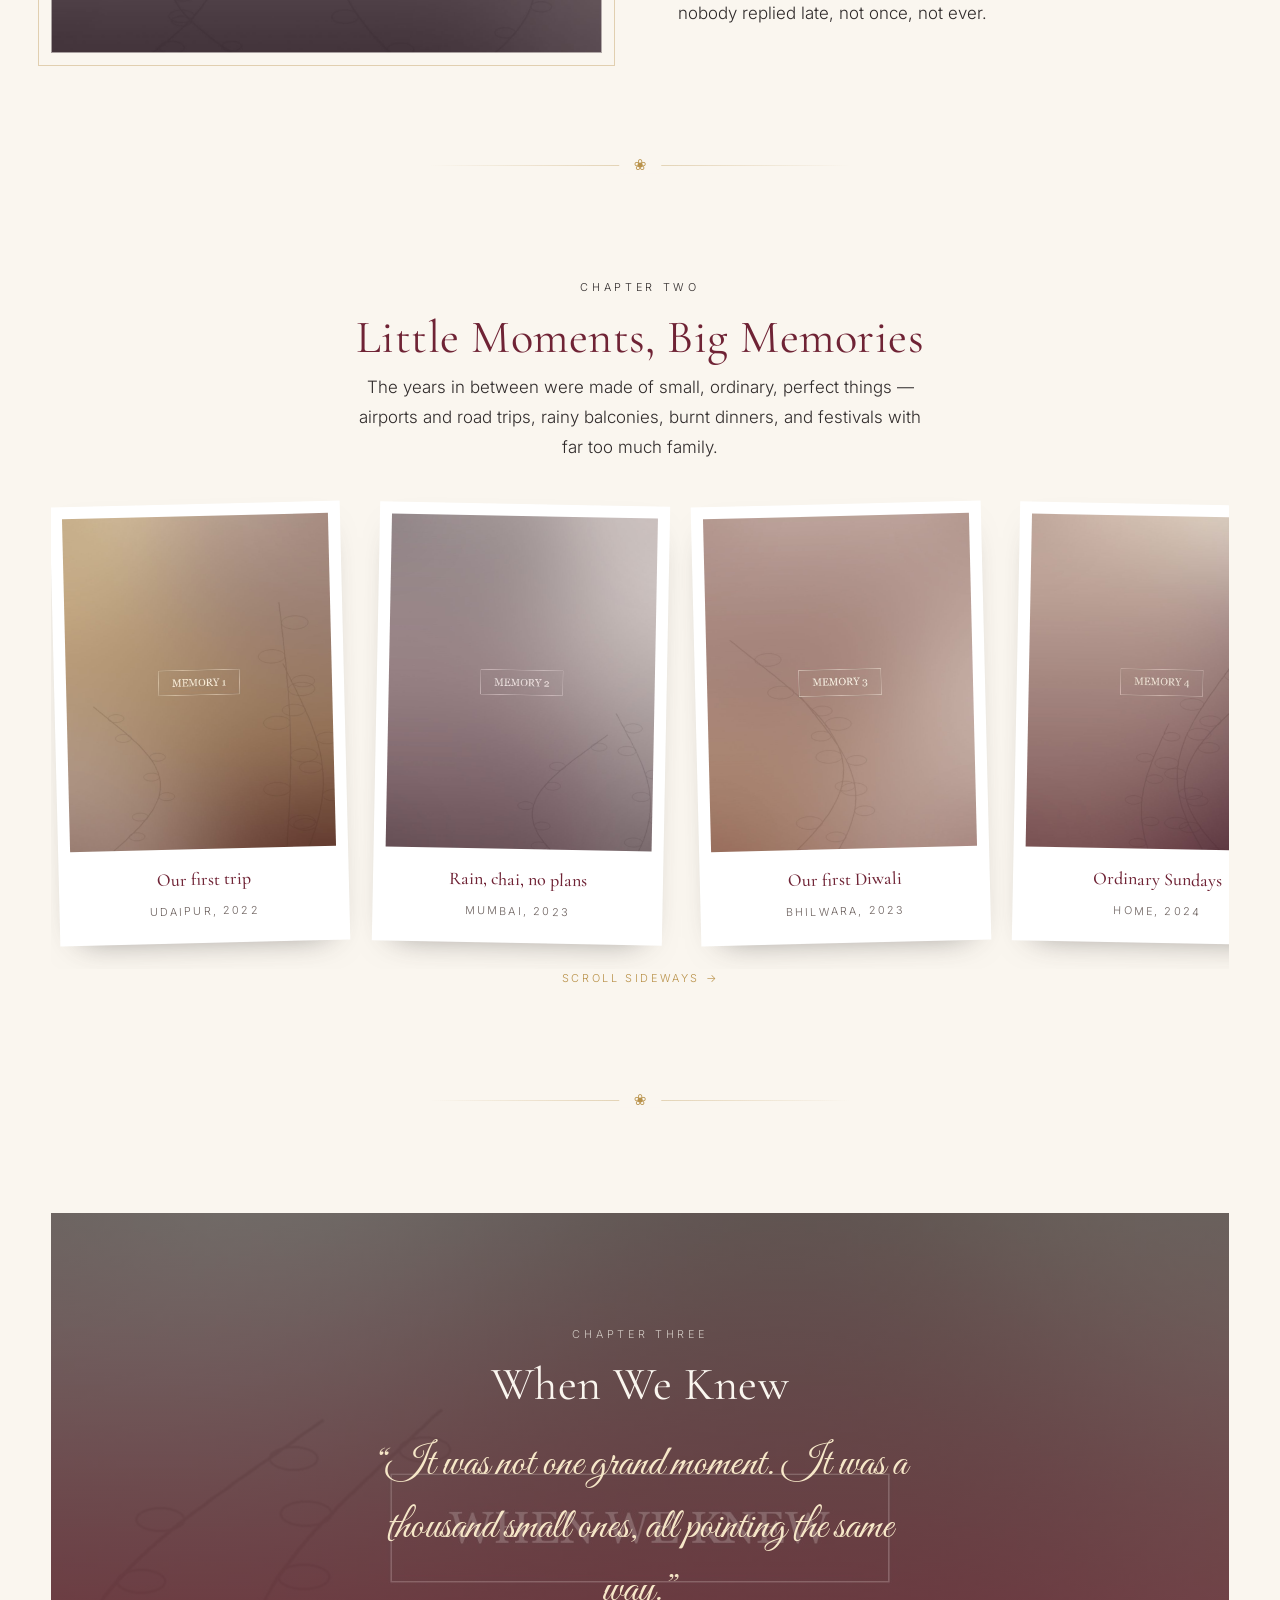
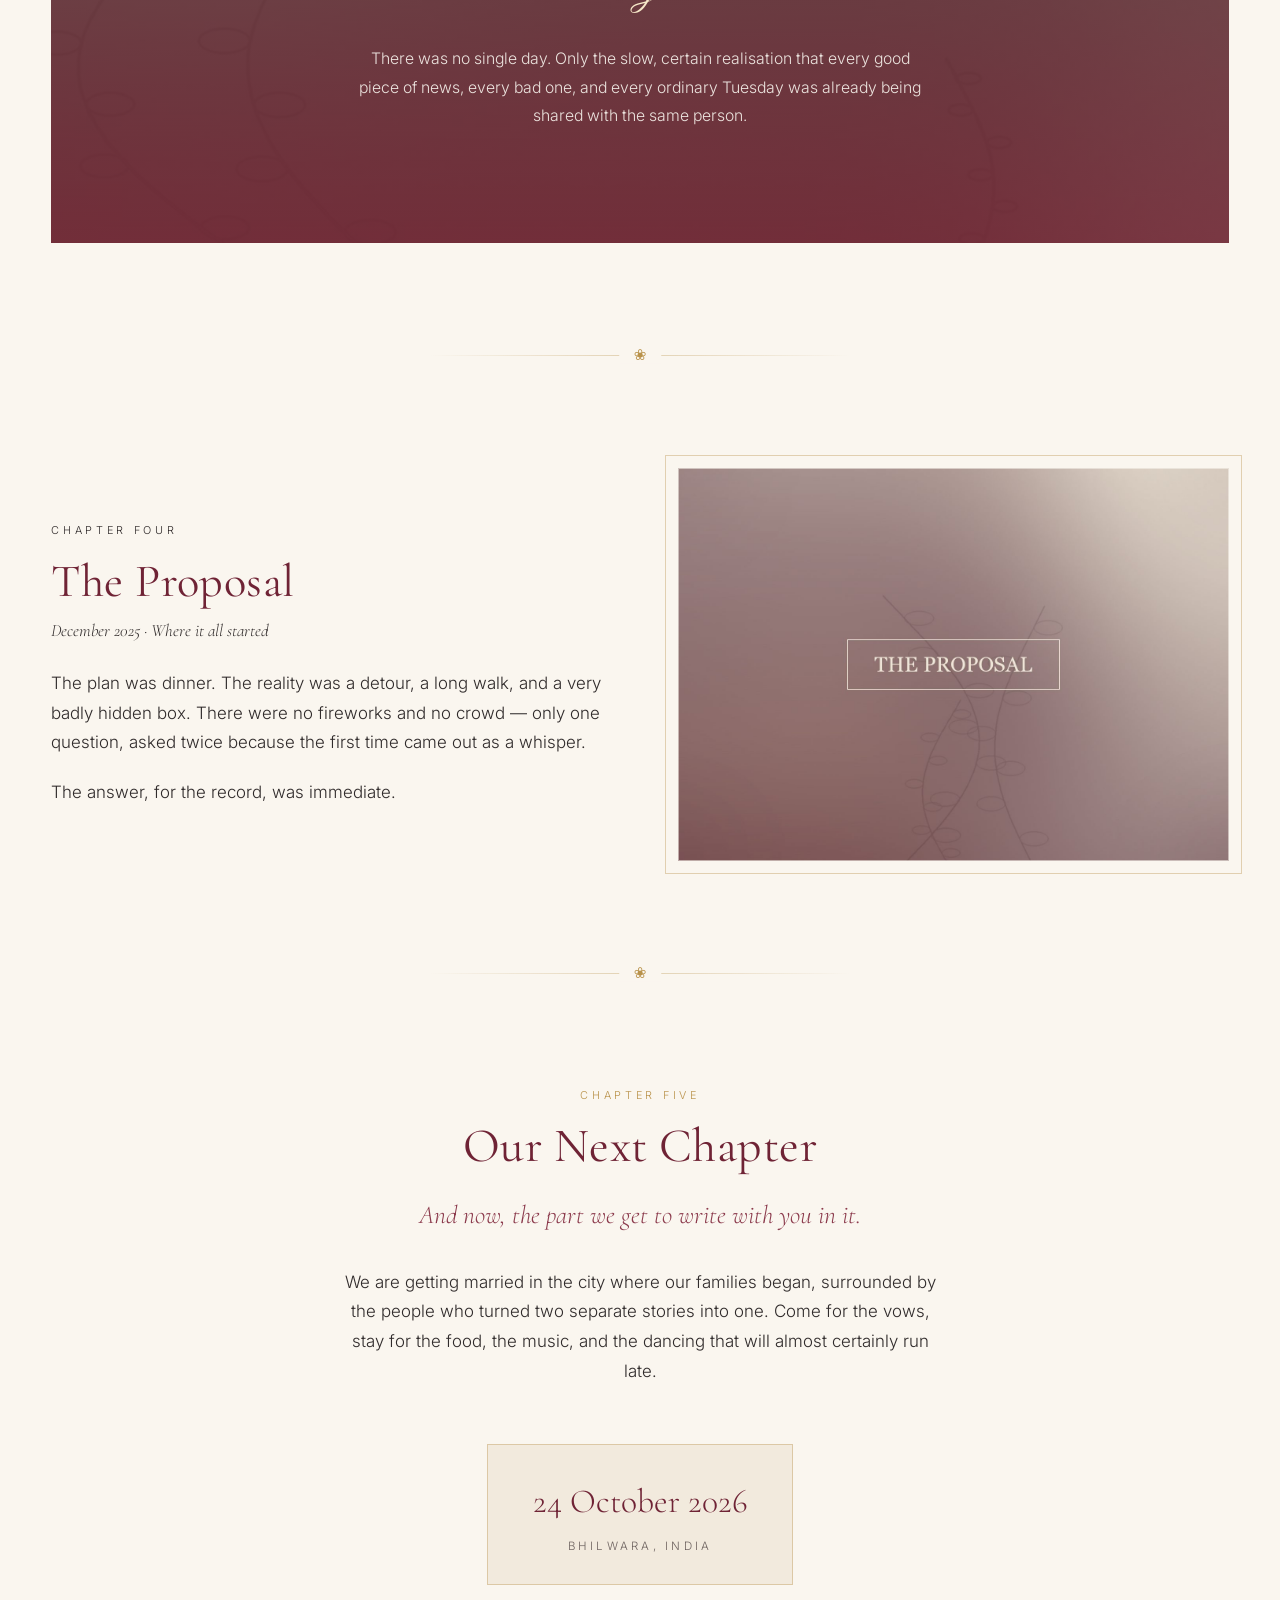
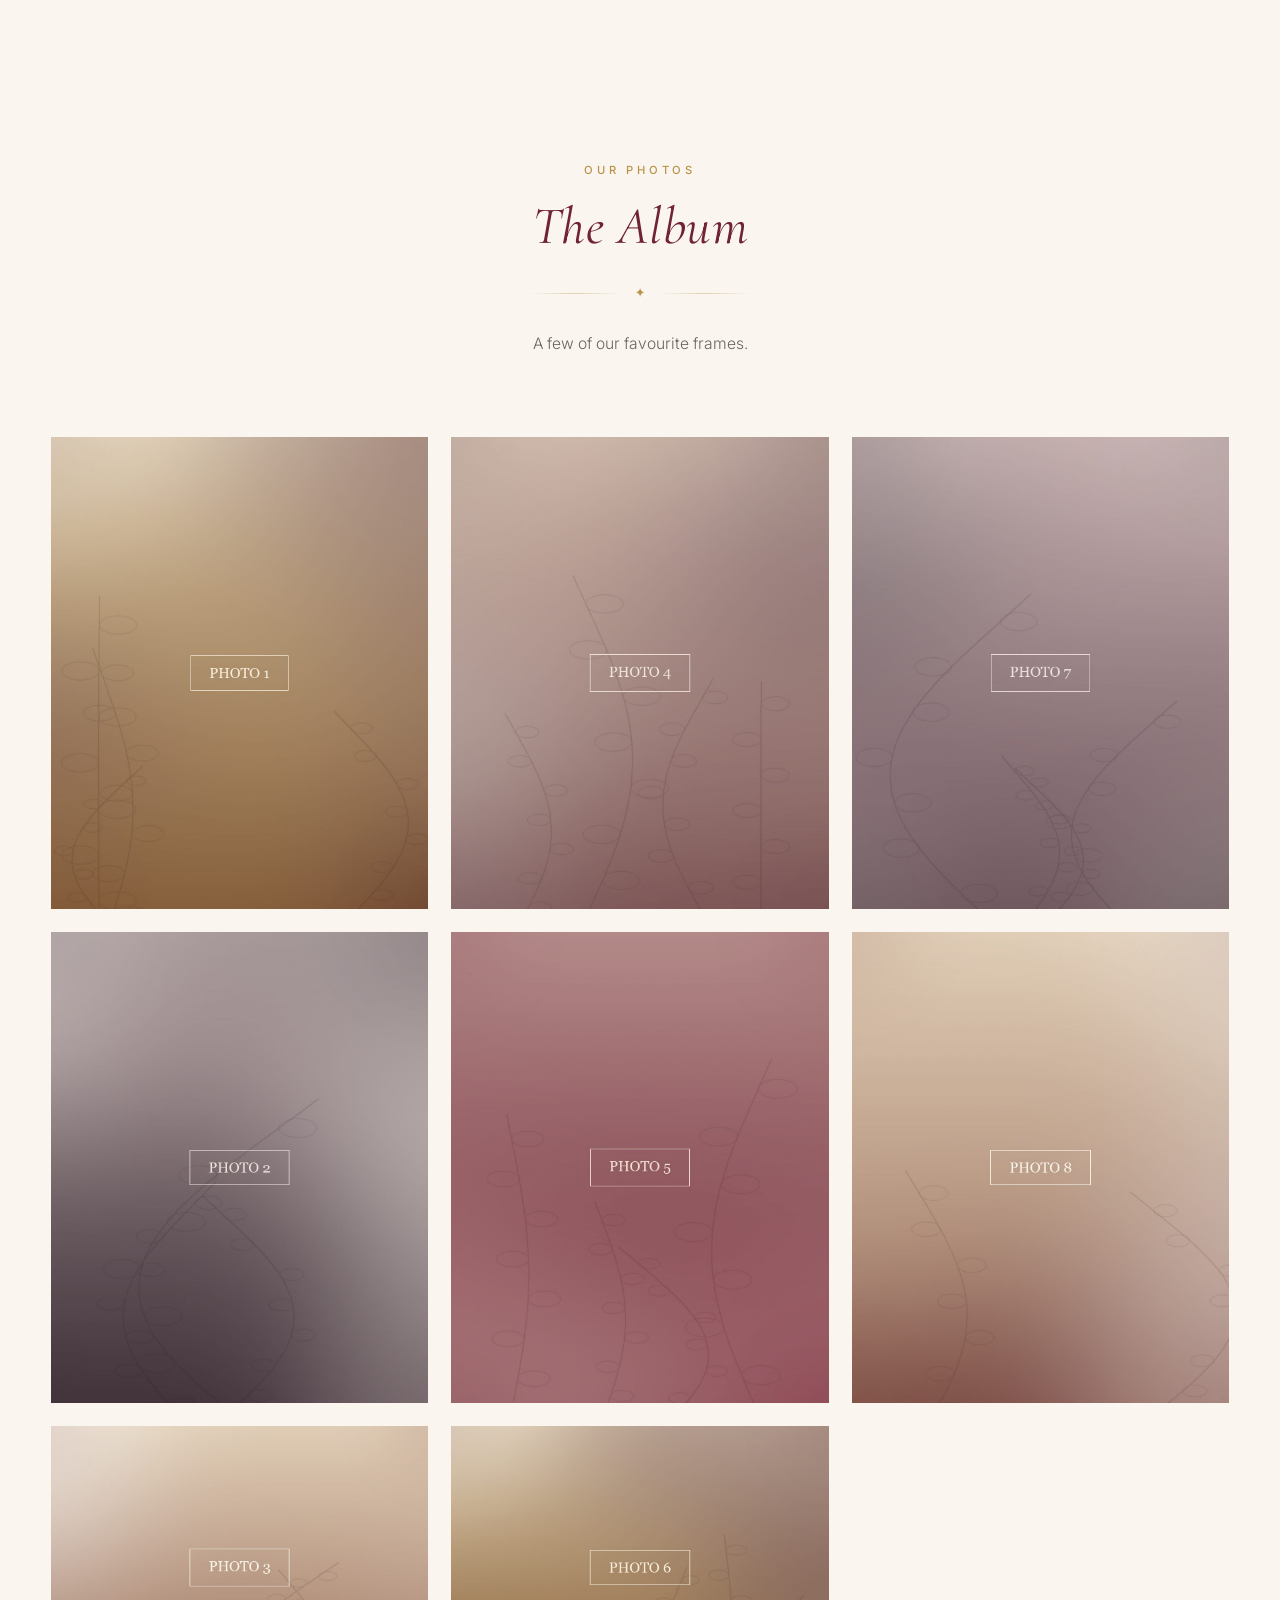
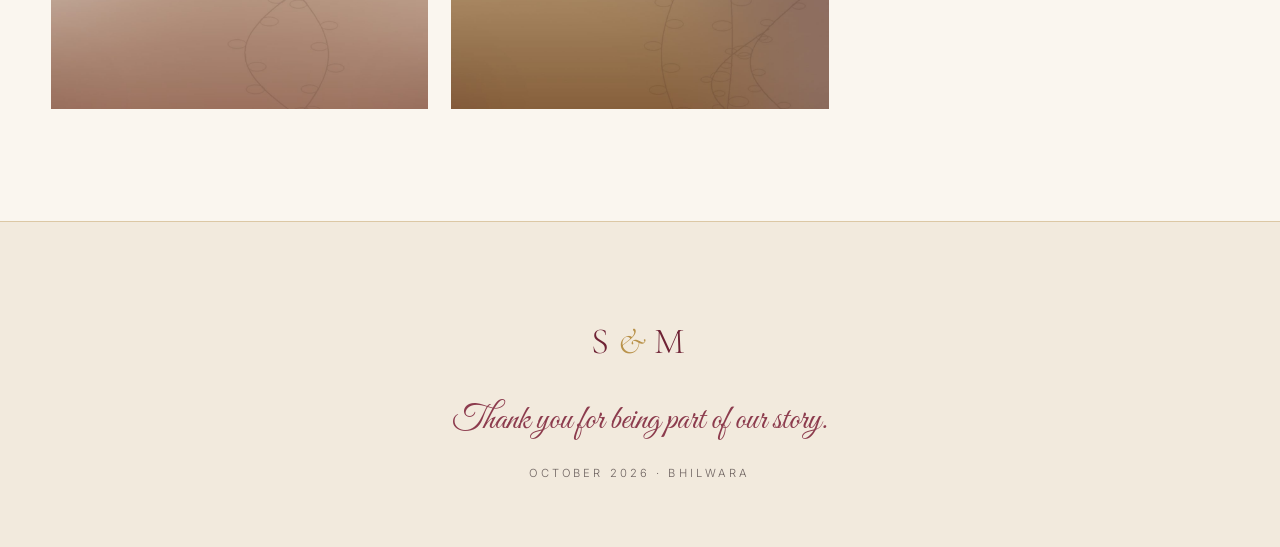
==== commit f944ed96: "Set couple names, wedding date and venue city Replace placeholder content with Sakshi & Manvendra, 2" ====
--- a/index.html
+++ b/index.html
@@ -8,12 +8,12 @@
      EDIT ME: page title and preview text shown when you share
      the link on WhatsApp, Instagram or email.
      ============================================================ -->
-<title>Aarav &amp; Isha &middot; Our Story</title>
+<title>Sakshi &amp; Manvendra &middot; Our Story</title>
 <meta name="description" content="Some stories are written. Ours unfolded. Join us as we celebrate our story and the beginning of forever.">
 
 <meta property="og:type" content="website">
-<meta property="og:title" content="Aarav &amp; Isha &middot; Our Story">
-<meta property="og:description" content="Some stories are written. Ours unfolded. Join us as we celebrate our story and the beginning of forever.">
+<meta property="og:title" content="Sakshi &amp; Manvendra &middot; Our Story">
+<meta property="og:description" content="Some stories are written. Ours unfolded. Join us in Bhilwara on 24 October 2026.">
 <meta property="og:image" content="photos/hero.jpg">
 <meta name="twitter:card" content="summary_large_image">
 <meta name="theme-color" content="#6F2335">
@@ -36,7 +36,7 @@
   <div class="site-nav__inner">
     <a class="monogram" href="#top" aria-label="Back to top">
       <!-- EDIT ME: your initials -->
-      A<span>&amp;</span>I
+      S<span>&amp;</span>M
     </a>
 
     <button class="nav-toggle" id="navToggle" aria-expanded="false" aria-controls="navMenu">
@@ -59,7 +59,7 @@
   <!-- ===================== THE COVER ===================== -->
   <section class="cover" aria-labelledby="coverHeading">
     <div class="cover__media">
-      <img src="photos/hero.jpg" alt="Aarav and Isha together on the evening of their engagement" fetchpriority="high" width="1600" height="2000">
+      <img src="photos/hero.jpg" alt="Sakshi and Manvendra together on the evening of their engagement" fetchpriority="high" width="1600" height="2000">
     </div>
 
     <div class="cover__panel">
@@ -67,9 +67,9 @@
 
       <h1 class="cover__names" id="coverHeading">
         <!-- EDIT ME: your names -->
-        <span class="name">Aarav</span>
+        <span class="name">Sakshi</span>
         <span class="amp">&amp;</span>
-        <span class="name">Isha</span>
+        <span class="name">Manvendra</span>
       </h1>
 
       <p class="cover__line script">Some stories are written.<br>Ours unfolded.</p>
@@ -78,13 +78,13 @@
 
       <!-- EDIT ME: date + city -->
       <p class="cover__meta">
-        <time datetime="2027-03-13">Saturday, 13 March 2027</time>
+        <time datetime="2026-10-24">Saturday, 24 October 2026</time>
         <span class="dot" aria-hidden="true">&middot;</span>
-        Jaipur, India
+        Bhilwara, India
       </p>
 
       <!-- EDIT ME: set data-date to your wedding date (YYYY-MM-DD) -->
-      <p class="countdown" id="countdown" data-date="2027-03-13" hidden></p>
+      <p class="countdown" id="countdown" data-date="2026-10-24" hidden></p>
 
       <a class="btn" href="#chapter-hello">Begin our story</a>
     </div>
@@ -144,7 +144,7 @@
         </figure>
         <figure class="filmstrip__item">
           <img src="photos/moments-03.jpg" alt="Celebrating Diwali with our families" loading="lazy" width="900" height="1100">
-          <figcaption><strong>Our first Diwali</strong><span>Jaipur, 2023</span></figcaption>
+          <figcaption><strong>Our first Diwali</strong><span>Bhilwara, 2023</span></figcaption>
         </figure>
         <figure class="filmstrip__item">
           <img src="photos/moments-04.jpg" alt="A quiet morning at home" loading="lazy" width="900" height="1100">
@@ -201,8 +201,8 @@
 
       <div class="save-date">
         <!-- EDIT ME -->
-        <p class="save-date__day"><time datetime="2027-03-13">13 March 2027</time></p>
-        <p class="save-date__place">Jaipur, India</p>
+        <p class="save-date__day"><time datetime="2026-10-24">24 October 2026</time></p>
+        <p class="save-date__place">Bhilwara, India</p>
       </div>
     </article>
 
@@ -242,10 +242,10 @@
 </main>
 
 <footer class="site-footer">
-  <div class="monogram monogram--large" aria-hidden="true">A<span>&amp;</span>I</div>
+  <div class="monogram monogram--large" aria-hidden="true">S<span>&amp;</span>M</div>
   <!-- EDIT ME -->
   <p class="script footer__thanks">Thank you for being part of our story.</p>
-  <p class="footer__meta">March 2027 &middot; Jaipur</p>
+  <p class="footer__meta">October 2026 &middot; Bhilwara</p>
 </footer>
 
 <script src="content/site-content.js"></script>
